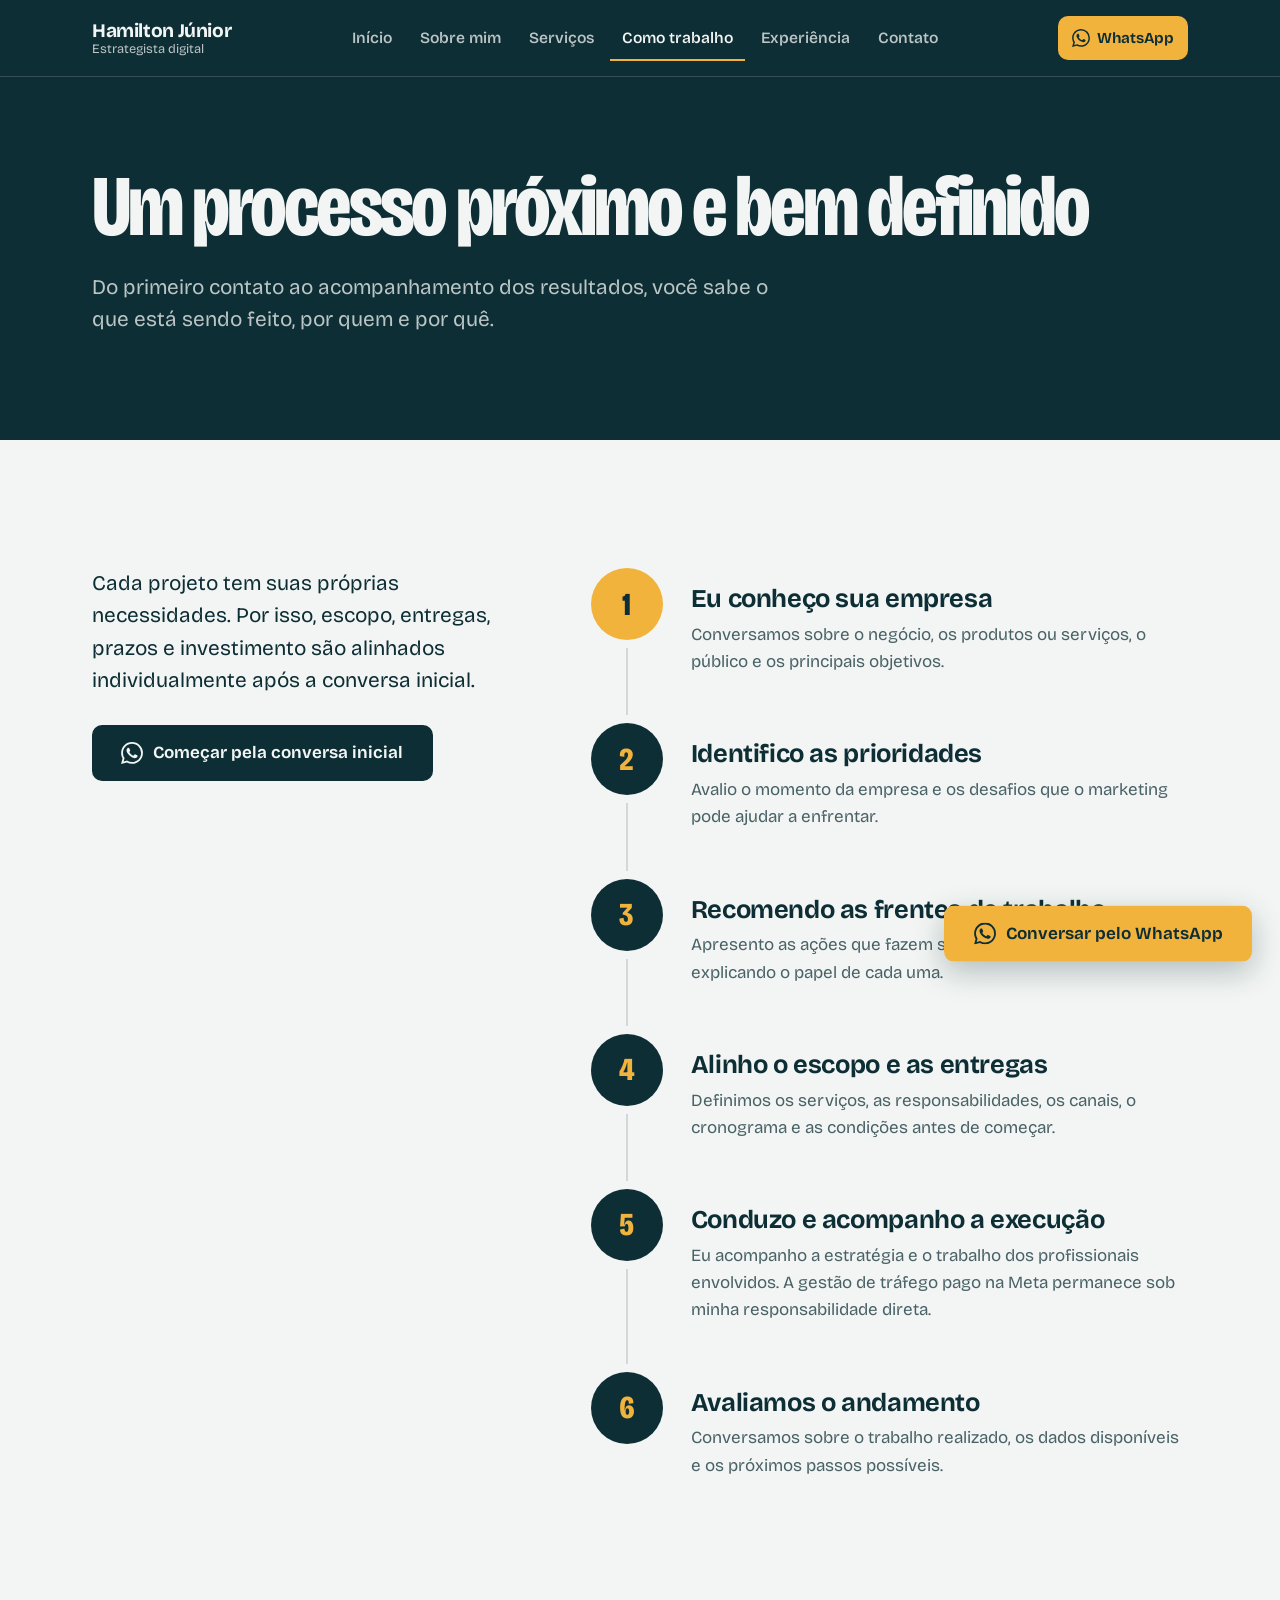
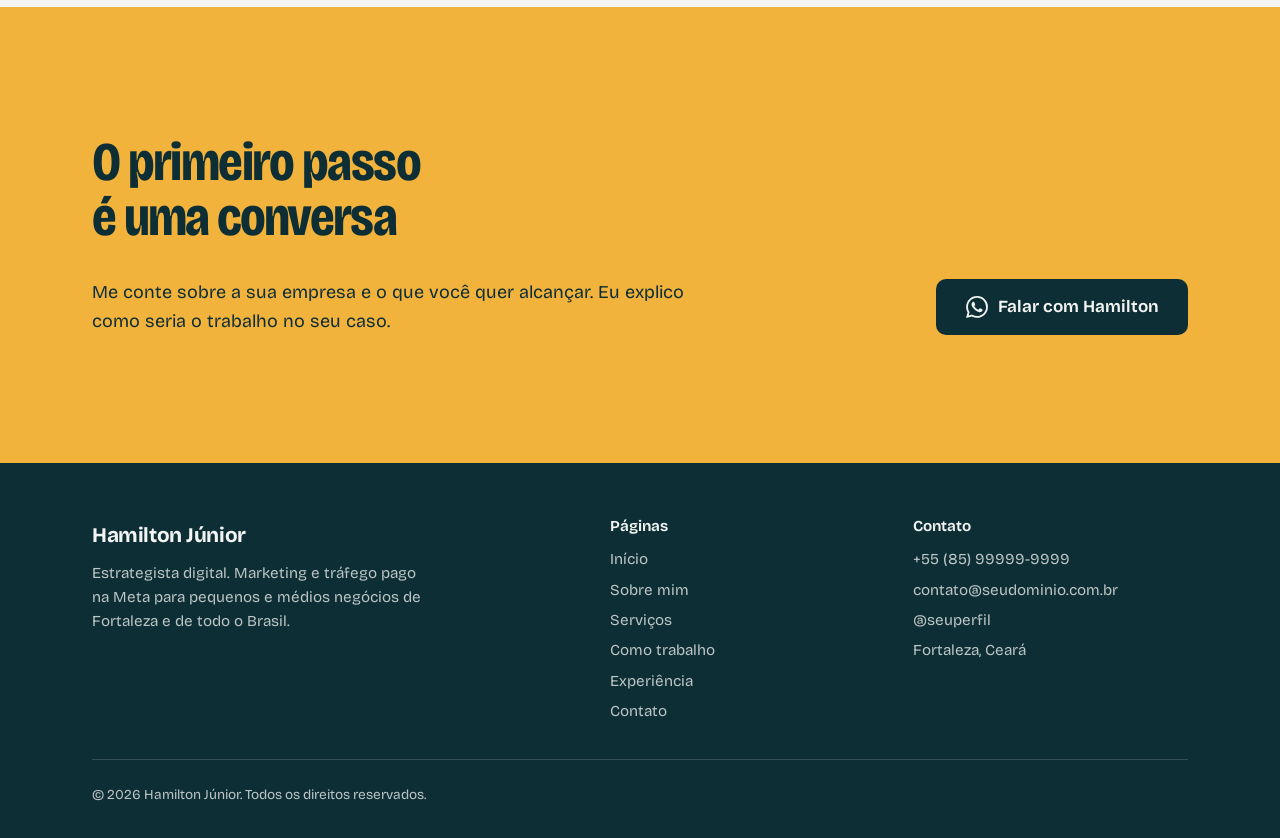
==== como-trabalho.html @ d3b68732 "Create Hamilton Júnior personal brand website Static mobile-first site with six pages (home, about, " ====
<!doctype html>
<html lang="pt-BR">
<head>
  <meta charset="utf-8">
  <meta name="viewport" content="width=device-width, initial-scale=1, viewport-fit=cover">
  <title>Como trabalho | Hamilton Júnior</title>
  <meta name="description" content="Um processo próximo e bem definido: conversa inicial, prioridades, frentes de trabalho, escopo, execução e avaliação.">
  <meta name="theme-color" content="#0E2E35">
  <meta property="og:type" content="website">
  <meta property="og:locale" content="pt_BR">
  <meta property="og:site_name" content="Hamilton Júnior">
  <meta property="og:title" content="Como trabalho | Hamilton Júnior">
  <meta property="og:description" content="Um processo próximo e bem definido: conversa inicial, prioridades, frentes de trabalho, escopo, execução e avaliação.">
  <link rel="icon" href="assets/img/favicon.svg" type="image/svg+xml">
  <link rel="preconnect" href="https://fonts.googleapis.com">
  <link rel="preconnect" href="https://fonts.gstatic.com" crossorigin>
  <link rel="stylesheet" href="https://fonts.googleapis.com/css2?family=Bricolage+Grotesque:opsz,wdth,wght@12..96,75..100,200..800&display=swap">
  <link rel="stylesheet" href="assets/css/style.css">
  <script src="assets/js/main.js" defer></script>
</head>
<body>
  <svg width="0" height="0" style="position:absolute" aria-hidden="true" focusable="false">
    <symbol id="i-wa" viewBox="0 0 24 24"><path fill="currentColor" d="M17.472 14.382c-.297-.149-1.758-.867-2.03-.967-.273-.099-.471-.148-.67.15-.197.297-.767.966-.94 1.164-.173.199-.347.223-.644.075-.297-.15-1.255-.463-2.39-1.475-.883-.788-1.48-1.761-1.653-2.059-.173-.297-.018-.458.13-.606.134-.133.298-.347.446-.52.149-.174.198-.298.298-.497.099-.198.05-.371-.025-.52-.075-.149-.669-1.612-.916-2.207-.242-.579-.487-.5-.669-.51-.173-.008-.371-.01-.57-.01-.198 0-.52.074-.792.372-.272.297-1.04 1.016-1.04 2.479 0 1.462 1.065 2.875 1.213 3.074.149.198 2.096 3.2 5.077 4.487.709.306 1.262.489 1.694.625.712.227 1.36.195 1.871.118.571-.085 1.758-.719 2.006-1.413.248-.694.248-1.289.173-1.413-.074-.124-.272-.198-.57-.347m-5.421 7.403h-.004a9.87 9.87 0 0 1-5.031-1.378l-.361-.214-3.741.982.998-3.648-.235-.374a9.86 9.86 0 0 1-1.51-5.26c.001-5.45 4.436-9.884 9.888-9.884 2.64 0 5.122 1.03 6.988 2.898a9.825 9.825 0 0 1 2.893 6.994c-.003 5.45-4.437 9.884-9.885 9.884m8.413-18.297A11.815 11.815 0 0 0 12.05 0C5.495 0 .16 5.335.157 11.892c0 2.096.547 4.142 1.588 5.945L.057 24l6.305-1.654a11.882 11.882 0 0 0 5.683 1.448h.005c6.554 0 11.89-5.335 11.893-11.893a11.821 11.821 0 0 0-3.48-8.413Z"/></symbol>
    <symbol id="i-pin" viewBox="0 0 24 24"><path fill="none" stroke="currentColor" stroke-width="2" stroke-linejoin="round" d="M12 21s-7-6.2-7-11.5a7 7 0 0 1 14 0C19 14.8 12 21 12 21z"/><circle cx="12" cy="9.5" r="2.5" fill="none" stroke="currentColor" stroke-width="2"/></symbol>
  </svg>

  <a class="skip-link" href="#conteudo">Pular para o conteúdo</a>

  <header class="site-header">
    <div class="wrap">
      <a class="brand" href="index.html"><strong>Hamilton Júnior</strong><span>Estrategista digital</span></a>
      <nav class="nav" aria-label="Principal">
        <ul>
        <li><a href="index.html">Início</a></li>
        <li><a href="sobre.html">Sobre mim</a></li>
        <li><a href="servicos.html">Serviços</a></li>
        <li><a href="como-trabalho.html" aria-current="page">Como trabalho</a></li>
        <li><a href="experiencia.html">Experiência</a></li>
        <li><a href="contato.html">Contato</a></li>
        </ul>
      </nav>
      <div class="header-actions">
        <a class="btn-mini" data-wa="" href="contato.html"><svg aria-hidden="true"><use href="#i-wa"/></svg><span>WhatsApp</span></a>
        <button class="menu-toggle" type="button" aria-expanded="false" aria-controls="menu" aria-label="Abrir menu"><span class="menu-toggle-bars"></span></button>
      </div>
    </div>
  </header>

  <div class="mobile-nav" id="menu" hidden>
    <nav aria-label="Menu">
      <ul>
        <li><a href="index.html">Início</a></li>
        <li><a href="sobre.html">Sobre mim</a></li>
        <li><a href="servicos.html">Serviços</a></li>
        <li><a href="como-trabalho.html" aria-current="page">Como trabalho</a></li>
        <li><a href="experiencia.html">Experiência</a></li>
        <li><a href="contato.html">Contato</a></li>
      </ul>
    </nav>
    <div class="mobile-nav-foot">
      <a class="btn btn--sun btn--block" data-wa="" href="contato.html"><svg aria-hidden="true"><use href="#i-wa"/></svg>Falar com Hamilton</a>
      <p>Fortaleza, Ceará. Atendo empresas de todo o Brasil.</p>
    </div>
  </div>

  <main id="conteudo">
  <section class="band--ink page-hero" aria-labelledby="page-title">
    <div class="wrap enter">
      <h1 class="display" id="page-title">Um processo próximo e bem definido</h1>
      <p class="lead">Do primeiro contato ao acompanhamento dos resultados, você sabe o que está sendo feito, por quem e por quê.</p>
    </div>
  </section>

  <section class="band" aria-label="Etapas do trabalho">
    <div class="wrap split">
      <div class="sticky">
        <p class="lead">Cada projeto tem suas próprias necessidades. Por isso, escopo, entregas, prazos e investimento são alinhados individualmente após a conversa inicial.</p>
        <div class="actions" style="margin-top:28px">
          <a class="btn btn--ink btn--block" data-wa="Olá, Hamilton! Quero agendar a conversa inicial sobre o meu negócio." href="contato.html">
            <svg aria-hidden="true"><use href="#i-wa"/></svg>Começar pela conversa inicial
          </a>
        </div>
      </div>
      <ol class="steps">
        <li class="step step--key">
          <h2>Eu conheço sua empresa</h2>
          <p>Conversamos sobre o negócio, os produtos ou serviços, o público e os principais objetivos.</p>
        </li>
        <li class="step">
          <h2>Identifico as prioridades</h2>
          <p>Avalio o momento da empresa e os desafios que o marketing pode ajudar a enfrentar.</p>
        </li>
        <li class="step">
          <h2>Recomendo as frentes de trabalho</h2>
          <p>Apresento as ações que fazem sentido para o projeto, explicando o papel de cada uma.</p>
        </li>
        <li class="step">
          <h2>Alinho o escopo e as entregas</h2>
          <p>Definimos os serviços, as responsabilidades, os canais, o cronograma e as condições antes de começar.</p>
        </li>
        <li class="step">
          <h2>Conduzo e acompanho a execução</h2>
          <p>Eu acompanho a estratégia e o trabalho dos profissionais envolvidos. A gestão de tráfego pago na Meta permanece sob minha responsabilidade direta.</p>
        </li>
        <li class="step">
          <h2>Avaliamos o andamento</h2>
          <p>Conversamos sobre o trabalho realizado, os dados disponíveis e os próximos passos possíveis.</p>
        </li>
      </ol>
    </div>
  </section>

  <section class="band band--sun" aria-labelledby="cta-title" data-cta-watch>
    <div class="wrap cta-final">
      <h2 class="h2" id="cta-title">O primeiro passo é uma conversa</h2>
      <p>Me conte sobre a sua empresa e o que você quer alcançar. Eu explico como seria o trabalho no seu caso.</p>
      <div class="actions">
        <a class="btn btn--ink btn--block" data-wa="Olá, Hamilton! Quero entender como seria o trabalho com a minha empresa." href="contato.html">
          <svg aria-hidden="true"><use href="#i-wa"/></svg>Falar com Hamilton
        </a>
      </div>
    </div>
  </section>
  </main>

  <footer class="site-footer">
    <div class="wrap">
      <div class="footer-brand">
        <strong>Hamilton Júnior</strong>
        <p>Estrategista digital. Marketing e tráfego pago na Meta para pequenos e médios negócios de Fortaleza e de todo o Brasil.</p>
      </div>
      <div class="footer-cols">
        <div>
          <h2>Páginas</h2>
          <ul>
            <li><a href="index.html">Início</a></li>
        <li><a href="sobre.html">Sobre mim</a></li>
        <li><a href="servicos.html">Serviços</a></li>
        <li><a href="como-trabalho.html">Como trabalho</a></li>
        <li><a href="experiencia.html">Experiência</a></li>
        <li><a href="contato.html">Contato</a></li>
          </ul>
        </div>
        <div>
          <h2>Contato</h2>
          <ul>
            <li><a data-contact="whatsapp" href="contato.html">WhatsApp</a></li>
            <li><a data-contact="email" href="contato.html">E-mail</a></li>
            <li><a data-contact="instagram" href="contato.html">Instagram</a></li>
            <li>Fortaleza, Ceará</li>
          </ul>
        </div>
      </div>
      <p class="footer-bottom">© <span data-year>2026</span> Hamilton Júnior. Todos os direitos reservados.</p>
    </div>
  </footer>

  <div class="wa-bar" inert>
    <a class="btn btn--sun" data-wa="" href="contato.html"><svg aria-hidden="true"><use href="#i-wa"/></svg>Conversar pelo WhatsApp</a>
  </div>
</body>
</html>
---- assets/css/style.css ----
/* ==========================================================================
   Hamilton Júnior — Estrategista Digital
   Mobile-first. 3 cores: petróleo, branco frio, âmbar.
   ========================================================================== */

:root {
  /* Cores principais */
  --ink: #0E2E35;      /* petróleo */
  --paper: #F2F5F3;    /* branco frio */
  --sun: #F2B33D;      /* âmbar */

  /* Variações derivadas das 3 cores */
  --ink-2: #16404A;
  --sun-hover: #F6C462;
  --muted: rgba(14, 46, 53, .74);
  --line: rgba(14, 46, 53, .14);
  --on-ink-muted: rgba(242, 245, 243, .76);
  --on-ink-line: rgba(242, 245, 243, .16);
  --field: #FFFFFF;

  --font: "Bricolage Grotesque", system-ui, -apple-system, "Segoe UI", Roboto, sans-serif;
  --gutter: 20px;
  --max: 1160px;
  --header-h: 64px;
  --r-sm: 10px;
  --r-lg: 20px;
}

@media (min-width: 600px) { :root { --gutter: 32px; } }
@media (min-width: 960px) { :root { --header-h: 76px; } }

/* ---------- Base ---------- */
*, *::before, *::after { box-sizing: border-box; }

html {
  -webkit-text-size-adjust: 100%;
  scroll-behavior: smooth;
  scroll-padding-top: calc(var(--header-h) + 16px);
}

body {
  margin: 0;
  background: var(--paper);
  color: var(--ink);
  font-family: var(--font);
  font-size: 1.0625rem;
  line-height: 1.6;
  font-optical-sizing: auto;
  -webkit-font-smoothing: antialiased;
  text-rendering: optimizeLegibility;
}

html.menu-open, html.menu-open body { overflow: hidden; }

img { display: block; max-width: 100%; height: auto; }
figure { margin: 0; }
a { color: inherit; }
button { font: inherit; }

h1, h2, h3 {
  margin: 0;
  font-weight: 700;
  line-height: 1.05;
  letter-spacing: -.02em;
  text-wrap: balance;
}
p { margin: 0 0 1em; }
p:last-child { margin-bottom: 0; }
ul, ol { margin: 0; padding: 0; list-style: none; }

:focus-visible { outline: 3px solid var(--ink); outline-offset: 3px; border-radius: 4px; }
.band--ink :focus-visible,
.site-header :focus-visible,
.site-footer :focus-visible,
.mobile-nav :focus-visible,
.wa-bar :focus-visible { outline-color: var(--sun); }

.skip-link {
  position: absolute; left: -9999px; top: 12px; z-index: 100;
  background: var(--sun); color: var(--ink);
  padding: .7em 1.1em; border-radius: var(--r-sm); font-weight: 700;
}
.skip-link:focus { left: 16px; }

.visually-hidden {
  position: absolute !important; width: 1px; height: 1px; overflow: hidden;
  clip: rect(0 0 0 0); clip-path: inset(50%); white-space: nowrap;
}

.wrap { width: 100%; max-width: var(--max); margin-inline: auto; padding-inline: var(--gutter); }
.prose { max-width: 64ch; }
.muted { color: var(--muted); }
.band--ink .muted { color: var(--on-ink-muted); }

/* ---------- Tipografia ---------- */
.display {
  font-size: clamp(2.65rem, 1.1rem + 7.2vw, 5.4rem);
  font-stretch: 78%;
  font-weight: 750;
  line-height: .98;
  letter-spacing: -.035em;
}
.h2 {
  font-size: clamp(2rem, 1.25rem + 3.6vw, 3.4rem);
  font-stretch: 82%;
  font-weight: 720;
  letter-spacing: -.03em;
  line-height: 1.02;
}
.h3 { font-size: 1.3rem; font-weight: 680; letter-spacing: -.015em; line-height: 1.2; }
.lead { font-size: clamp(1.125rem, 1.05rem + .4vw, 1.3rem); line-height: 1.55; }
.section-head { display: grid; gap: 18px; margin-bottom: clamp(36px, 6vw, 64px); }
.section-head .lead { max-width: 58ch; }
.section-head > *, .hero-copy > *, .page-hero .wrap > *, .form-head > *, .service-head > *, .cta-final > * { margin: 0; }

.link {
  font-weight: 650;
  text-decoration: underline;
  text-decoration-thickness: 2px;
  text-underline-offset: 5px;
  text-decoration-color: var(--sun);
}
.link:hover { text-decoration-color: currentColor; }

/* ---------- Botões ---------- */
.btn {
  display: inline-flex; align-items: center; justify-content: center; gap: .6em;
  min-height: 56px; padding: 0 1.6em;
  border: 2px solid transparent; border-radius: var(--r-sm);
  font-size: 1.0625rem; font-weight: 650; line-height: 1.2; text-align: center;
  text-decoration: none; cursor: pointer;
  transition: background-color .2s ease, color .2s ease, border-color .2s ease;
}
.btn svg { width: 22px; height: 22px; flex: none; }
.btn--sun { background: var(--sun); color: var(--ink); }
.btn--sun:hover { background: var(--sun-hover); }
.btn--ink { background: var(--ink); color: var(--paper); }
.btn--ink:hover { background: var(--ink-2); }
.btn--line { border-color: currentColor; background: transparent; }
.btn--line:hover { background: var(--ink); color: var(--paper); border-color: var(--ink); }
.band--ink .btn--line:hover { background: var(--paper); color: var(--ink); border-color: var(--paper); }
.btn--block { width: 100%; }
@media (min-width: 600px) { .btn--block { width: auto; } }

.actions { display: flex; flex-wrap: wrap; gap: 12px; align-items: center; }
.actions-note { font-size: .95rem; margin-top: 14px; }

/* ---------- Header ---------- */
.site-header {
  position: sticky; top: 0; z-index: 50;
  background: var(--ink); color: var(--paper);
  border-bottom: 1px solid var(--on-ink-line);
}
.site-header .wrap {
  display: flex; align-items: center; justify-content: space-between; gap: 12px;
  min-height: var(--header-h);
}
.brand { display: flex; flex-direction: column; text-decoration: none; line-height: 1.15; }
.brand strong { font-size: 1.1rem; font-weight: 720; letter-spacing: -.02em; }
.brand span { font-size: .8rem; color: var(--on-ink-muted); }

.header-actions { display: flex; align-items: center; gap: 8px; }
.btn-mini {
  display: inline-flex; align-items: center; gap: .45em;
  min-height: 44px; padding: 0 14px; border-radius: var(--r-sm);
  background: var(--sun); color: var(--ink);
  font-size: .95rem; font-weight: 650; text-decoration: none;
}
.btn-mini svg { width: 18px; height: 18px; }
@media (max-width: 359px) { .btn-mini span { display: none; } }

.menu-toggle {
  display: inline-grid; place-items: center;
  width: 44px; height: 44px; padding: 0;
  background: transparent; color: var(--paper);
  border: 1px solid var(--on-ink-line); border-radius: var(--r-sm); cursor: pointer;
}
.menu-toggle-bars, .menu-toggle-bars::before, .menu-toggle-bars::after {
  display: block; width: 20px; height: 2px; background: currentColor; border-radius: 2px;
  transition: transform .25s ease, opacity .2s ease;
}
.menu-toggle-bars { position: relative; }
.menu-toggle-bars::before, .menu-toggle-bars::after { content: ""; position: absolute; left: 0; }
.menu-toggle-bars::before { top: -6px; }
.menu-toggle-bars::after { top: 6px; }
.menu-toggle[aria-expanded="true"] .menu-toggle-bars { background: transparent; }
.menu-toggle[aria-expanded="true"] .menu-toggle-bars::before { transform: translateY(6px) rotate(45deg); }
.menu-toggle[aria-expanded="true"] .menu-toggle-bars::after { transform: translateY(-6px) rotate(-45deg); }

.nav { display: none; }

.mobile-nav {
  position: fixed; inset: var(--header-h) 0 0 0; z-index: 45;
  background: var(--ink); color: var(--paper);
  overflow-y: auto; padding: 28px var(--gutter) calc(32px + env(safe-area-inset-bottom));
  display: flex; flex-direction: column; justify-content: space-between; gap: 32px;
}
.mobile-nav[hidden] { display: none; }
.mobile-nav:not([hidden]) { animation: menu-in .28s cubic-bezier(.2, .7, .2, 1); }
.mobile-nav ul { display: grid; }
.mobile-nav li a {
  display: block; padding: 12px 0;
  font-size: 1.85rem; font-weight: 680; font-stretch: 82%; letter-spacing: -.02em;
  text-decoration: none; border-bottom: 1px solid var(--on-ink-line);
}
.mobile-nav a[aria-current="page"] { color: var(--sun); }
.mobile-nav-foot { color: var(--on-ink-muted); font-size: .95rem; }
.mobile-nav-foot .btn { margin-bottom: 16px; }

@keyframes menu-in { from { opacity: 0; transform: translateY(-8px); } to { opacity: 1; transform: none; } }

@media (min-width: 960px) {
  .menu-toggle, .mobile-nav { display: none !important; }
  .nav { display: block; }
  .nav ul { display: flex; gap: 4px; }
  .nav a {
    display: block; padding: 10px 12px; border-radius: 8px;
    font-size: .98rem; font-weight: 560; text-decoration: none; color: var(--on-ink-muted);
  }
  .nav a:hover { color: var(--paper); }
  .nav a[aria-current="page"] { color: var(--paper); box-shadow: inset 0 -2px 0 var(--sun); border-radius: 0; }
  .brand strong { font-size: 1.2rem; }
}

/* ---------- Faixas (seções) ---------- */
.band { padding-block: clamp(64px, 11vw, 128px); }
.band--ink { background: var(--ink); color: var(--paper); }
.band--sun { background: var(--sun); color: var(--ink); }
.band--tight { padding-block: clamp(48px, 8vw, 88px); }
.band + .band:not(.band--ink):not(.band--sun) { border-top: 1px solid var(--line); }
.band--ink + .band--ink { border-top: 1px solid var(--on-ink-line); }

/* ---------- Hero ---------- */
.hero { padding-block: 40px 0; }
.hero-grid { display: grid; gap: 40px; }
.hero-copy { display: grid; gap: 20px; }
@media (max-width: 599px) { .hero-copy .lead + .lead { font-size: 1rem; } }
.hero-copy .lead { color: var(--on-ink-muted); max-width: 40ch; }
.hero-copy .lead strong { color: var(--paper); font-weight: 650; }
.hero-note { font-size: .95rem; color: var(--on-ink-muted); display: flex; align-items: center; gap: .5em; }
.hero-note svg { width: 18px; height: 18px; flex: none; color: var(--sun); }

.portrait {
  position: relative; overflow: hidden;
  aspect-ratio: 5 / 4; border-radius: var(--r-lg);
  background: var(--ink-2);
}
.portrait img { position: absolute; inset: 0; width: 100%; height: 100%; object-fit: cover; object-position: 50% 20%; }
.portrait-mono {
  position: absolute; inset: 0; display: grid; place-items: center;
  font-size: clamp(5rem, 28vw, 10rem); font-weight: 800; font-stretch: 75%;
  letter-spacing: -.05em; color: var(--sun);
}
.portrait figcaption {
  position: absolute; left: 12px; bottom: 12px; z-index: 1;
  padding: 6px 12px; border-radius: 999px;
  background: rgba(14, 46, 53, .88); color: var(--paper); font-size: .85rem;
}

.proof {
  display: grid; margin: 56px 0 0;
  border-top: 1px solid var(--on-ink-line);
}
.proof > div {
  display: grid; grid-template-columns: minmax(7.5ch, auto) 1fr; gap: 16px; align-items: baseline;
  padding: 18px 0; border-bottom: 1px solid var(--on-ink-line);
}
.proof dt {
  font-size: 1.9rem; font-weight: 750; font-stretch: 78%; letter-spacing: -.03em; line-height: 1;
  color: var(--sun);
}
.proof dd { margin: 0; color: var(--on-ink-muted); font-size: 1rem; line-height: 1.35; }

@media (min-width: 760px) {
  .proof { grid-template-columns: repeat(3, 1fr); border-bottom: 1px solid var(--on-ink-line); }
  .proof > div { grid-template-columns: 1fr; gap: 8px; padding: 28px 24px 28px 0; border-bottom: 0; }
  .proof > div + div { padding-left: 24px; border-left: 1px solid var(--on-ink-line); }
  .proof dt { font-size: 2.6rem; }
}

@media (min-width: 960px) {
  .hero { padding-top: 72px; }
  .hero-grid { grid-template-columns: 1.35fr .9fr; align-items: end; gap: 64px; }
  .portrait { aspect-ratio: 4 / 5; }
}

/* Hero de páginas internas */
.page-hero { padding-block: 44px 64px; }
.page-hero .wrap { display: grid; gap: 22px; }
.page-hero .lead { color: var(--on-ink-muted); max-width: 52ch; }
@media (min-width: 960px) { .page-hero { padding-block: 88px 104px; } }

/* Única sequência de entrada: o hero */
@media (prefers-reduced-motion: no-preference) {
  .enter > * { animation: rise .8s cubic-bezier(.2, .7, .2, 1) both; }
  .enter > :nth-child(1) { animation-name: unveil; animation-duration: 1s; }
  .enter > :nth-child(2) { animation-delay: .18s; }
  .enter > :nth-child(3) { animation-delay: .28s; }
  .enter > :nth-child(4) { animation-delay: .38s; }
  .enter > :nth-child(5) { animation-delay: .46s; }
  .enter-late { animation: rise .9s .3s cubic-bezier(.2, .7, .2, 1) both; }
}
@keyframes rise { from { opacity: 0; transform: translateY(16px); } to { opacity: 1; transform: none; } }
@keyframes unveil {
  from { clip-path: inset(0 0 100% 0); transform: translateY(24px); }
  to { clip-path: inset(0 0 -10% 0); transform: none; }
}

/* ---------- Duas colunas genéricas ---------- */
.split { display: grid; gap: 32px; }
@media (min-width: 960px) {
  .split { grid-template-columns: 5fr 7fr; gap: 72px; align-items: start; }
  .split--even { grid-template-columns: 1fr 1fr; }
  .split .sticky { position: sticky; top: calc(var(--header-h) + 40px); }
}

/* ---------- Linhas de serviço ---------- */
.rows { border-top: 1px solid var(--line); }
.row { display: grid; gap: 10px; padding: 26px 0; border-bottom: 1px solid var(--line); }
.row p { color: var(--muted); max-width: 60ch; }
.row .h3 { display: flex; flex-wrap: wrap; align-items: center; gap: 10px; }
.tag {
  display: inline-block; padding: 3px 10px; border-radius: 999px;
  background: var(--sun); color: var(--ink);
  font-size: .8rem; font-weight: 650; letter-spacing: 0; line-height: 1.5;
}
@media (min-width: 760px) {
  .row { grid-template-columns: 5fr 7fr; gap: 40px; padding: 32px 0; }
}
.rows + .actions { margin-top: 36px; }

/* ---------- Diagrama do diferencial ---------- */
.hub { margin: 0; max-width: 520px; }
.hub-node { border-radius: var(--r-sm); padding: 16px 18px; line-height: 1.3; }
.hub-node strong { display: block; font-size: 1.1rem; font-weight: 680; }
.hub-node span { font-size: .92rem; color: var(--on-ink-muted); }
.hub-node--client { border: 1px dashed var(--on-ink-line); }
.hub-node--me { background: var(--sun); color: var(--ink); }
.hub-node--me span { color: rgba(14, 46, 53, .8); }
.hub-node--me strong { font-size: 1.35rem; font-stretch: 82%; letter-spacing: -.02em; }

.hub-link {
  position: relative; margin-left: 28px; padding: 14px 0 14px 22px;
  border-left: 2px solid var(--sun);
  font-size: .9rem; color: var(--on-ink-muted);
}

.hub-branches { margin-left: 28px; }
.hub-branches li { position: relative; padding: 12px 0 12px 34px; line-height: 1.3; }
.hub-branches li::before {
  content: ""; position: absolute; left: 0; top: 24px; width: 24px;
  border-top: 2px dashed var(--on-ink-muted);
}
.hub-branches li::after {
  content: ""; position: absolute; left: 0; top: 0; bottom: 0;
  border-left: 2px solid var(--on-ink-line);
}
.hub-branches li:last-child::after { bottom: auto; height: 25px; }
.hub-branches strong { display: block; font-weight: 650; }
.hub-branches span { font-size: .9rem; color: var(--on-ink-muted); }
.hub-branches .is-direct::before { border-top: 3px solid var(--sun); top: 23px; }
.hub-branches .is-direct strong { color: var(--sun); }

.hub figcaption {
  display: flex; flex-wrap: wrap; gap: 8px 20px; margin-top: 24px; padding-top: 18px;
  border-top: 1px solid var(--on-ink-line); font-size: .88rem; color: var(--on-ink-muted);
}
.hub figcaption span { display: inline-flex; align-items: center; gap: 8px; }
.hub figcaption span::before { content: ""; width: 22px; border-top: 2px dashed var(--on-ink-muted); }
.hub figcaption span.direct::before { border-top: 3px solid var(--sun); }

/* ---------- Listas ---------- */
.ticks { display: grid; gap: 12px; }
.ticks li { position: relative; padding-left: 30px; line-height: 1.45; }
.ticks li::before {
  content: ""; position: absolute; left: 2px; top: .38em;
  width: 14px; height: 8px;
  border-left: 2.5px solid currentColor; border-bottom: 2.5px solid currentColor;
  transform: rotate(-45deg);
}
.band--ink .ticks li::before { color: var(--sun); }
@media (min-width: 760px) { .ticks--cols { grid-template-columns: 1fr 1fr; column-gap: 32px; } }

.pills { display: flex; flex-wrap: wrap; gap: 8px; }
.pills li {
  padding: 6px 14px; border: 1px solid var(--line); border-radius: 999px;
  font-size: .95rem; font-weight: 540;
}

/* ---------- Serviços ---------- */
.jump {
  position: sticky; top: var(--header-h); z-index: 20;
  background: var(--paper); border-bottom: 1px solid var(--line);
}
.jump ul {
  display: flex; gap: 8px; overflow-x: auto; padding: 12px var(--gutter);
  max-width: var(--max); margin-inline: auto;
  scrollbar-width: none;
}
.jump ul::-webkit-scrollbar { display: none; }
.jump a {
  display: block; white-space: nowrap; padding: 8px 14px; border-radius: 999px;
  border: 1px solid var(--line); text-decoration: none; font-size: .95rem; font-weight: 580;
}
.jump a:hover { border-color: var(--ink); }
.jump ~ .band[id] { scroll-margin-top: 64px; }

.service { display: grid; gap: 28px; }
.service-head { display: grid; gap: 14px; }
.service-kicker { font-size: 1.05rem; font-weight: 600; color: var(--muted); }
.band--ink .service-kicker { color: var(--sun); }
.service-body { display: grid; gap: 28px; }
.service-body h3 { font-size: 1.05rem; font-weight: 680; margin-bottom: 14px; }
.service-note {
  padding: 16px 18px; border-left: 3px solid var(--sun);
  background: rgba(14, 46, 53, .05); border-radius: 0 var(--r-sm) var(--r-sm) 0;
  font-size: .98rem;
}
.band--ink .service-note { background: rgba(242, 245, 243, .06); color: var(--on-ink-muted); }
@media (min-width: 960px) {
  .service { grid-template-columns: 5fr 7fr; gap: 72px; }
  .service-head { position: sticky; top: calc(var(--header-h) + 90px); align-self: start; }
}

/* ---------- Processo ---------- */
.steps { counter-reset: step; display: grid; }
.step {
  counter-increment: step;
  display: grid; grid-template-columns: 56px 1fr; gap: 0 18px;
  position: relative; padding-bottom: 36px;
}
.step::before {
  content: counter(step);
  grid-row: span 2;
  display: grid; place-items: center; width: 56px; height: 56px; border-radius: 50%;
  background: var(--ink); color: var(--sun);
  font-size: 1.5rem; font-weight: 750; font-stretch: 78%;
}
.step::after {
  content: ""; position: absolute; left: 27px; top: 64px; bottom: 8px;
  border-left: 2px solid var(--line);
}
.step:last-child { padding-bottom: 0; }
.step:last-child::after { display: none; }
.step h2 { font-size: 1.35rem; font-weight: 680; letter-spacing: -.015em; padding-top: 14px; margin-bottom: 8px; }
.step p { color: var(--muted); max-width: 56ch; }
.step--key::before { background: var(--sun); color: var(--ink); }
@media (min-width: 760px) {
  .step { grid-template-columns: 72px 1fr; gap: 0 28px; padding-bottom: 48px; }
  .step::before { width: 72px; height: 72px; font-size: 2rem; }
  .step::after { left: 35px; top: 80px; }
  .step h2 { font-size: 1.6rem; padding-top: 18px; }
}

/* ---------- Experiência ---------- */
.facts { display: grid; border-top: 1px solid var(--line); }
.facts li { padding: 18px 0; border-bottom: 1px solid var(--line); font-size: 1.1rem; font-weight: 560; line-height: 1.35; }
.facts b { font-weight: 750; font-stretch: 82%; font-size: 1.35rem; letter-spacing: -.02em; }

.clients { display: grid; gap: 40px; }
.client-group h3 {
  font-size: 1.1rem; font-weight: 680; padding-bottom: 12px; margin-bottom: 14px;
  border-bottom: 2px solid var(--ink);
}
.client-group ul { display: grid; grid-template-columns: repeat(auto-fill, minmax(150px, 1fr)); gap: 10px 20px; }
.client-group li { line-height: 1.35; color: var(--muted); }
@media (min-width: 760px) { .clients { grid-template-columns: 1fr 1fr; gap: 48px 56px; } }

/* ---------- Sobre ---------- */
.article p { font-size: 1.125rem; line-height: 1.7; }
.article p:first-child { font-size: clamp(1.25rem, 1.1rem + .6vw, 1.5rem); line-height: 1.5; font-weight: 520; }
.aside-card {
  padding: 24px; border-radius: var(--r-lg);
  background: var(--ink); color: var(--paper);
}
.aside-card .facts { border-color: var(--on-ink-line); }
.aside-card .facts li { border-color: var(--on-ink-line); font-size: 1rem; color: var(--on-ink-muted); }
.aside-card .facts b { color: var(--sun); display: block; }
.aside-card .portrait { margin-bottom: 20px; aspect-ratio: 4 / 3; }
.aside-card .facts li:last-child { border-bottom: 0; padding-bottom: 0; }
@media (min-width: 960px) { .aside-card .portrait { aspect-ratio: 4 / 5; } }

/* ---------- CTA final ---------- */
.cta-final { display: grid; gap: 22px; }
.cta-final .h2 { max-width: 16ch; }
.cta-final p { max-width: 52ch; font-size: 1.125rem; }
@media (min-width: 960px) {
  .cta-final { grid-template-columns: 1fr auto; align-items: end; gap: 32px 64px; }
  .cta-final .actions { grid-column: 2; grid-row: 1 / span 2; }
}

/* ---------- Contato ---------- */
.contact-list { display: grid; border-top: 1px solid var(--on-ink-line); }
.contact-list > div { display: grid; gap: 2px; padding: 16px 0; border-bottom: 1px solid var(--on-ink-line); }
.contact-list dt { font-size: .9rem; color: var(--on-ink-muted); }
.contact-list dd { margin: 0; font-size: 1.15rem; font-weight: 600; overflow-wrap: anywhere; }
.contact-list a { text-decoration: none; }
.contact-list a:hover { text-decoration: underline; text-decoration-color: var(--sun); text-underline-offset: 4px; }

.form { display: grid; gap: 22px; }
.form-head { display: grid; gap: 10px; }
.field { display: grid; gap: 8px; }
.field label, .field legend { font-weight: 620; font-size: 1rem; }
.field .opt { font-weight: 450; color: var(--muted); }
.field input, .field textarea {
  width: 100%; min-height: 54px; padding: 14px 16px;
  font: inherit; font-size: 1.0625rem; color: var(--ink);
  background: var(--field); border: 1.5px solid rgba(14, 46, 53, .28); border-radius: var(--r-sm);
  transition: border-color .15s ease, box-shadow .15s ease;
}
.field textarea { min-height: 140px; resize: vertical; line-height: 1.5; }
.field input:focus, .field textarea:focus {
  outline: none; border-color: var(--ink); box-shadow: 0 0 0 3px rgba(242, 179, 61, .55);
}
.field [aria-invalid="true"] { border-color: var(--ink); border-width: 2.5px; }
.field-error { font-size: .92rem; font-weight: 650; min-height: 0; }
.field-error:not(:empty)::before { content: "! "; }
.form-row { display: grid; gap: 22px; }
@media (min-width: 600px) { .form-row { grid-template-columns: 1fr 1fr; } }

fieldset.field { border: 0; padding: 0; margin: 0; }
fieldset.field legend { padding: 0; margin-bottom: 10px; }
.choices { display: flex; flex-wrap: wrap; gap: 8px; }
.choice { position: relative; }
.choice input { position: absolute; opacity: 0; width: 1px; height: 1px; }
.choice span {
  display: inline-flex; align-items: center; min-height: 44px; padding: 8px 16px;
  border: 1.5px solid rgba(14, 46, 53, .28); border-radius: 999px;
  background: var(--field); font-size: .98rem; font-weight: 560; cursor: pointer;
  transition: background-color .15s ease, color .15s ease, border-color .15s ease;
}
.choice input:checked + span { background: var(--ink); color: var(--paper); border-color: var(--ink); }
.choice input:focus-visible + span { outline: 3px solid var(--ink); outline-offset: 2px; }

.form-foot { display: grid; gap: 12px; }
.form-foot .muted { font-size: .92rem; }
.form-status { padding: 16px 18px; border-radius: var(--r-sm); background: var(--ink); color: var(--paper); }
.form-status a { color: var(--sun); font-weight: 650; }
.form-status[hidden] { display: none; }

/* ---------- Footer ---------- */
.site-footer {
  background: var(--ink); color: var(--on-ink-muted); font-size: .95rem; overflow-wrap: anywhere;
  padding-block: 56px calc(116px + env(safe-area-inset-bottom));
}
@media (min-width: 960px) { .site-footer { padding-bottom: 32px; } }
.site-footer .wrap { display: grid; gap: 36px; }
.footer-brand strong { display: block; color: var(--paper); font-size: 1.3rem; font-weight: 720; letter-spacing: -.02em; }
.footer-brand p { margin-top: 8px; max-width: 34ch; }
.footer-cols { display: grid; grid-template-columns: 1fr 1fr; gap: 28px; }
.footer-cols h2 { font-size: .95rem; font-weight: 650; color: var(--paper); margin-bottom: 12px; letter-spacing: 0; }
.footer-cols li + li { margin-top: 6px; }
.footer-cols a { text-decoration: none; }
.footer-cols a:hover { color: var(--paper); text-decoration: underline; text-underline-offset: 3px; }
.footer-bottom { padding-top: 24px; border-top: 1px solid var(--on-ink-line); font-size: .85rem; }
@media (min-width: 760px) {
  .site-footer .wrap { grid-template-columns: 1fr 1.2fr; }
  .footer-bottom { grid-column: 1 / -1; }
}

/* ---------- Barra fixa de WhatsApp ---------- */
.wa-bar {
  position: fixed; left: 0; right: 0; bottom: 0; z-index: 40;
  padding: 12px var(--gutter) calc(12px + env(safe-area-inset-bottom));
  background: rgba(14, 46, 53, .97);
  border-top: 1px solid var(--on-ink-line);
  transform: translateY(110%);
  transition: transform .32s cubic-bezier(.2, .7, .2, 1);
}
.wa-bar.is-visible { transform: none; }
.wa-bar .btn { width: 100%; }
@media (min-width: 960px) {
  .wa-bar {
    left: auto; right: 28px; bottom: 28px; padding: 0;
    background: none; border: 0; transform: translateY(160%);
  }
  .wa-bar .btn { width: auto; box-shadow: 0 10px 30px rgba(14, 46, 53, .28); }
}

/* ---------- Movimento reduzido ---------- */
@media (prefers-reduced-motion: reduce) {
  html { scroll-behavior: auto; }
  *, *::before, *::after { animation: none !important; transition-duration: .01ms !important; }
}
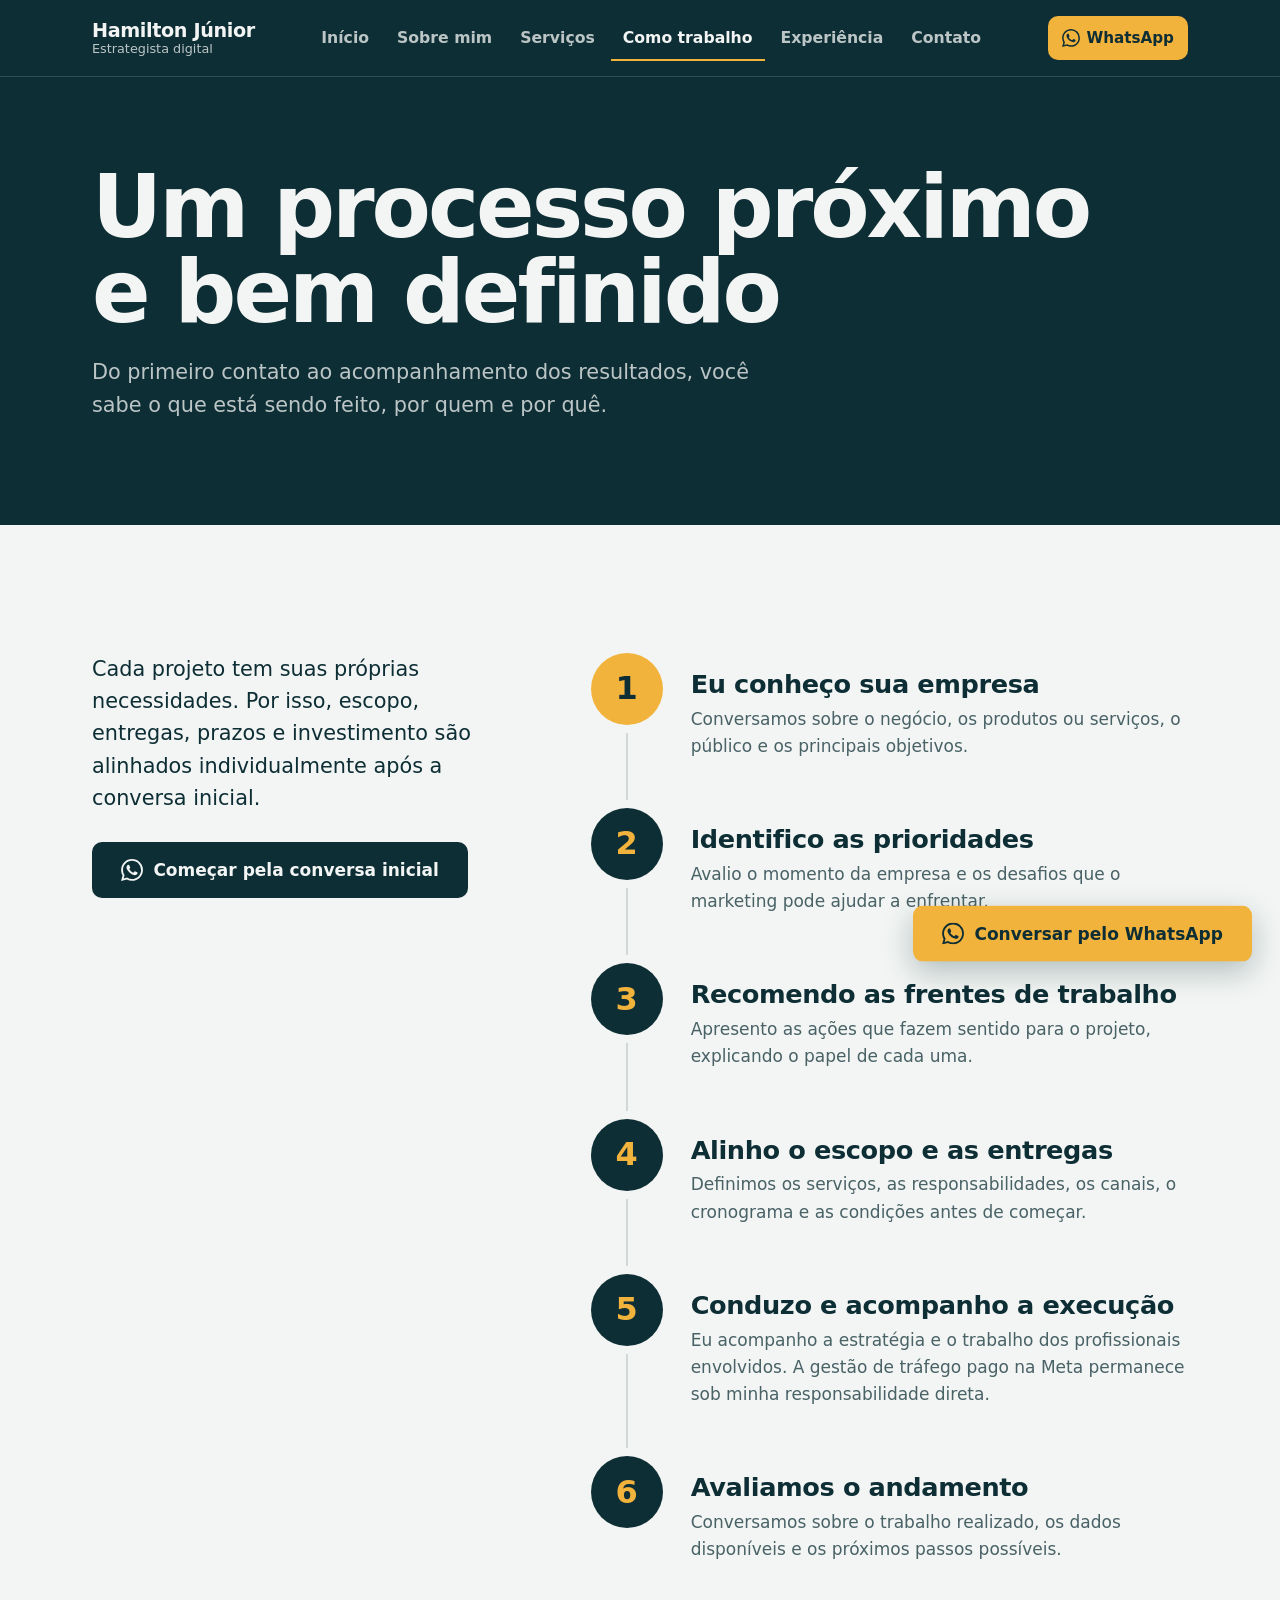
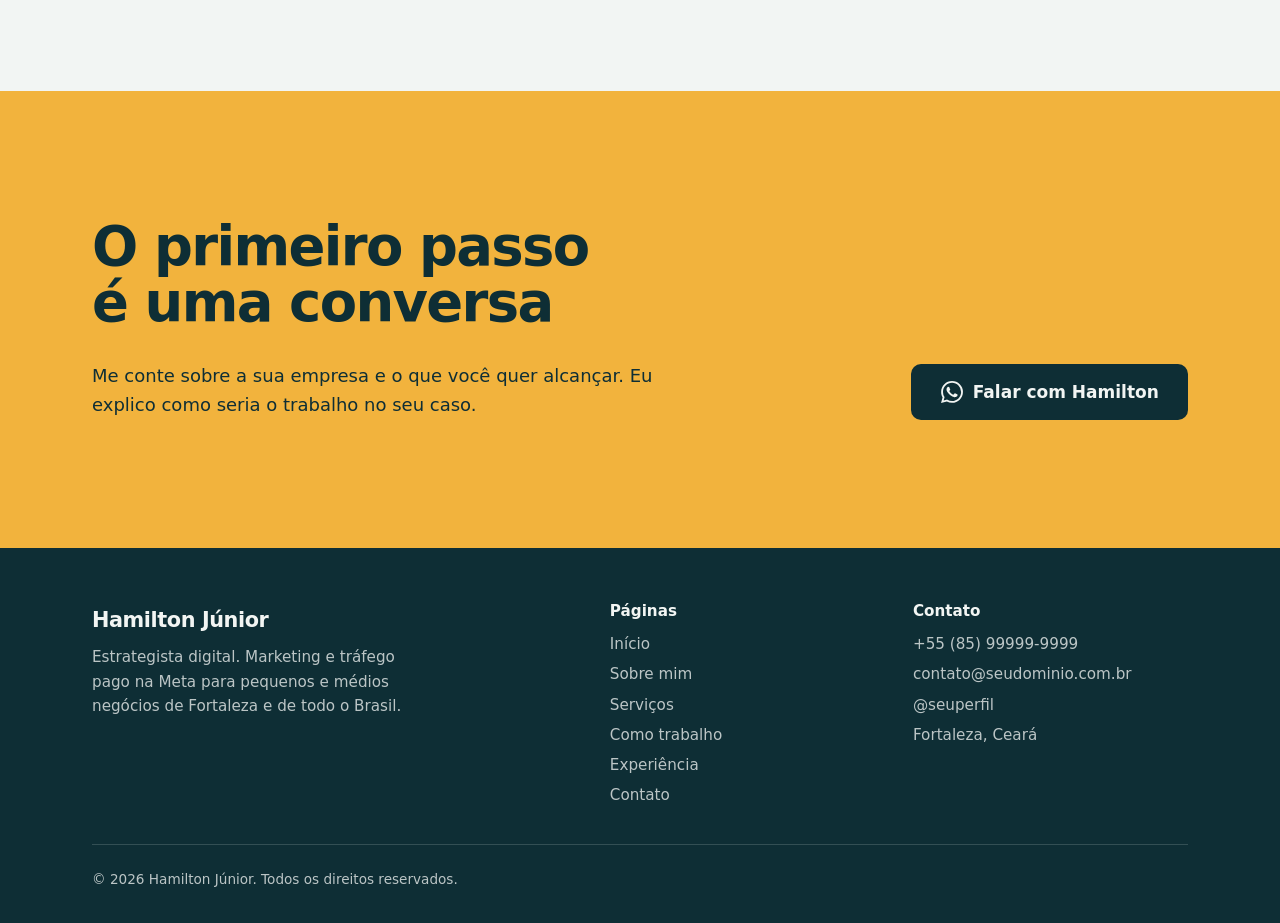
==== commit 7711bd3f: "Adapt SEO checklist for GitHub Pages hosting Discovered the live site (hamiltonjuniormkt.com.br) is " ====
--- a/como-trabalho.html
+++ b/como-trabalho.html
@@ -6,17 +6,25 @@
   <title>Como trabalho | Hamilton Júnior</title>
   <meta name="description" content="Um processo próximo e bem definido: conversa inicial, prioridades, frentes de trabalho, escopo, execução e avaliação.">
   <meta name="theme-color" content="#0E2E35">
+  <link rel="canonical" href="https://hamiltonjuniormkt.com.br/como-trabalho.html">
+  <meta http-equiv="Content-Security-Policy" content="default-src 'self'; script-src 'self' 'unsafe-inline' https://www.googletagmanager.com https://www.google-analytics.com; style-src 'self' 'unsafe-inline' https://fonts.googleapis.com; font-src 'self' https://fonts.gstatic.com; img-src 'self' data:; connect-src 'self' https://www.google-analytics.com https://region1.google-analytics.com; base-uri 'self'; form-action 'self' https://wa.me">
   <meta property="og:type" content="website">
+  <meta property="og:url" content="https://hamiltonjuniormkt.com.br/como-trabalho.html">
   <meta property="og:locale" content="pt_BR">
   <meta property="og:site_name" content="Hamilton Júnior">
   <meta property="og:title" content="Como trabalho | Hamilton Júnior">
   <meta property="og:description" content="Um processo próximo e bem definido: conversa inicial, prioridades, frentes de trabalho, escopo, execução e avaliação.">
+  <meta property="og:image" content="https://hamiltonjuniormkt.com.br/assets/img/og.webp">
+  <meta name="twitter:card" content="summary_large_image">
+  <link rel="icon" href="/favicon.ico" sizes="any">
   <link rel="icon" href="assets/img/favicon.svg" type="image/svg+xml">
   <link rel="preconnect" href="https://fonts.googleapis.com">
   <link rel="preconnect" href="https://fonts.gstatic.com" crossorigin>
-  <link rel="stylesheet" href="https://fonts.googleapis.com/css2?family=Bricolage+Grotesque:opsz,wdth,wght@12..96,75..100,200..800&display=swap">
+  <link rel="stylesheet" href="https://fonts.googleapis.com/css2?family=Bricolage+Grotesque:opsz,wdth,wght@12..96,75..100,200..800&display=swap" media="print" onload="this.media='all'">
+  <noscript><link rel="stylesheet" href="https://fonts.googleapis.com/css2?family=Bricolage+Grotesque:opsz,wdth,wght@12..96,75..100,200..800&display=swap"></noscript>
   <link rel="stylesheet" href="assets/css/style.css">
   <script src="assets/js/main.js" defer></script>
+  <script type="application/ld+json">{"@context": "https://schema.org", "@graph": [{"@type": "ProfessionalService", "@id": "https://hamiltonjuniormkt.com.br/#negocio", "name": "Hamilton Júnior — Estrategista Digital", "description": "Estratégia de marketing, tráfego pago na Meta, gestão de redes sociais, conteúdo e ações presenciais para pequenos e médios negócios.", "url": "https://hamiltonjuniormkt.com.br/", "image": "https://hamiltonjuniormkt.com.br/assets/img/og.webp", "areaServed": [{"@type": "City", "name": "Fortaleza"}, {"@type": "Country", "name": "Brasil"}], "address": {"@type": "PostalAddress", "addressLocality": "Fortaleza", "addressRegion": "CE", "addressCountry": "BR"}, "geo": {"@type": "GeoCoordinates", "latitude": -3.7319, "longitude": -38.5267}, "founder": {"@id": "https://hamiltonjuniormkt.com.br/#pessoa"}}, {"@type": "Person", "@id": "https://hamiltonjuniormkt.com.br/#pessoa", "name": "Hamilton Júnior", "jobTitle": "Estrategista digital", "worksFor": {"@id": "https://hamiltonjuniormkt.com.br/#negocio"}, "knowsAbout": ["Tráfego pago", "Meta Ads", "Marketing digital", "Gestão de redes sociais", "Produção de conteúdo"], "url": "https://hamiltonjuniormkt.com.br/sobre.html"}, {"@type": "WebSite", "@id": "https://hamiltonjuniormkt.com.br/#site", "url": "https://hamiltonjuniormkt.com.br/", "name": "Hamilton Júnior", "publisher": {"@id": "https://hamiltonjuniormkt.com.br/#negocio"}}, {"@type": "WebPage", "@id": "https://hamiltonjuniormkt.com.br/como-trabalho.html#webpage", "url": "https://hamiltonjuniormkt.com.br/como-trabalho.html", "name": "Como trabalho | Hamilton Júnior", "isPartOf": {"@id": "https://hamiltonjuniormkt.com.br/#site"}, "about": {"@id": "https://hamiltonjuniormkt.com.br/#negocio"}, "publisher": {"@id": "https://hamiltonjuniormkt.com.br/#negocio"}, "inLanguage": "pt-BR"}]}</script>
 </head>
 <body>
   <svg width="0" height="0" style="position:absolute" aria-hidden="true" focusable="false">
@@ -28,15 +36,15 @@
 
   <header class="site-header">
     <div class="wrap">
-      <a class="brand" href="index.html"><strong>Hamilton Júnior</strong><span>Estrategista digital</span></a>
+      <a class="brand" href="index.html" title="Ir para a página inicial"><strong>Hamilton Júnior</strong><span>Estrategista digital</span></a>
       <nav class="nav" aria-label="Principal">
         <ul>
-        <li><a href="index.html">Início</a></li>
-        <li><a href="sobre.html">Sobre mim</a></li>
-        <li><a href="servicos.html">Serviços</a></li>
-        <li><a href="como-trabalho.html" aria-current="page">Como trabalho</a></li>
-        <li><a href="experiencia.html">Experiência</a></li>
-        <li><a href="contato.html">Contato</a></li>
+        <li><a href="index.html" title="Ir para a página inicial">Início</a></li>
+        <li><a href="sobre.html" title="Ver a trajetória de Hamilton Júnior">Sobre mim</a></li>
+        <li><a href="servicos.html" title="Ver os serviços de marketing">Serviços</a></li>
+        <li><a href="como-trabalho.html" title="Ver como é o processo de trabalho" aria-current="page">Como trabalho</a></li>
+        <li><a href="experiencia.html" title="Ver empresas atendidas">Experiência</a></li>
+        <li><a href="contato.html" title="Falar com Hamilton pelo WhatsApp ou formulário">Contato</a></li>
         </ul>
       </nav>
       <div class="header-actions">
@@ -49,12 +57,12 @@
   <div class="mobile-nav" id="menu" hidden>
     <nav aria-label="Menu">
       <ul>
-        <li><a href="index.html">Início</a></li>
-        <li><a href="sobre.html">Sobre mim</a></li>
-        <li><a href="servicos.html">Serviços</a></li>
-        <li><a href="como-trabalho.html" aria-current="page">Como trabalho</a></li>
-        <li><a href="experiencia.html">Experiência</a></li>
-        <li><a href="contato.html">Contato</a></li>
+        <li><a href="index.html" title="Ir para a página inicial">Início</a></li>
+        <li><a href="sobre.html" title="Ver a trajetória de Hamilton Júnior">Sobre mim</a></li>
+        <li><a href="servicos.html" title="Ver os serviços de marketing">Serviços</a></li>
+        <li><a href="como-trabalho.html" title="Ver como é o processo de trabalho" aria-current="page">Como trabalho</a></li>
+        <li><a href="experiencia.html" title="Ver empresas atendidas">Experiência</a></li>
+        <li><a href="contato.html" title="Falar com Hamilton pelo WhatsApp ou formulário">Contato</a></li>
       </ul>
     </nav>
     <div class="mobile-nav-foot">
@@ -133,12 +141,12 @@
         <div>
           <h2>Páginas</h2>
           <ul>
-            <li><a href="index.html">Início</a></li>
-        <li><a href="sobre.html">Sobre mim</a></li>
-        <li><a href="servicos.html">Serviços</a></li>
-        <li><a href="como-trabalho.html">Como trabalho</a></li>
-        <li><a href="experiencia.html">Experiência</a></li>
-        <li><a href="contato.html">Contato</a></li>
+            <li><a href="index.html" title="Ir para a página inicial">Início</a></li>
+        <li><a href="sobre.html" title="Ver a trajetória de Hamilton Júnior">Sobre mim</a></li>
+        <li><a href="servicos.html" title="Ver os serviços de marketing">Serviços</a></li>
+        <li><a href="como-trabalho.html" title="Ver como é o processo de trabalho">Como trabalho</a></li>
+        <li><a href="experiencia.html" title="Ver empresas atendidas">Experiência</a></li>
+        <li><a href="contato.html" title="Falar com Hamilton pelo WhatsApp ou formulário">Contato</a></li>
           </ul>
         </div>
         <div>
@@ -158,5 +166,13 @@
   <div class="wa-bar" inert>
     <a class="btn btn--sun" data-wa="" href="contato.html"><svg aria-hidden="true"><use href="#i-wa"/></svg>Conversar pelo WhatsApp</a>
   </div>
+  <!-- Google Analytics 4 — substitua G-XXXXXXXXXX pelo Measurement ID real -->
+  <script async src="https://www.googletagmanager.com/gtag/js?id=G-XXXXXXXXXX"></script>
+  <script>
+    window.dataLayer = window.dataLayer || [];
+    function gtag(){dataLayer.push(arguments);}
+    gtag('js', new Date());
+    gtag('config', 'G-XXXXXXXXXX');
+  </script>
 </body>
 </html>
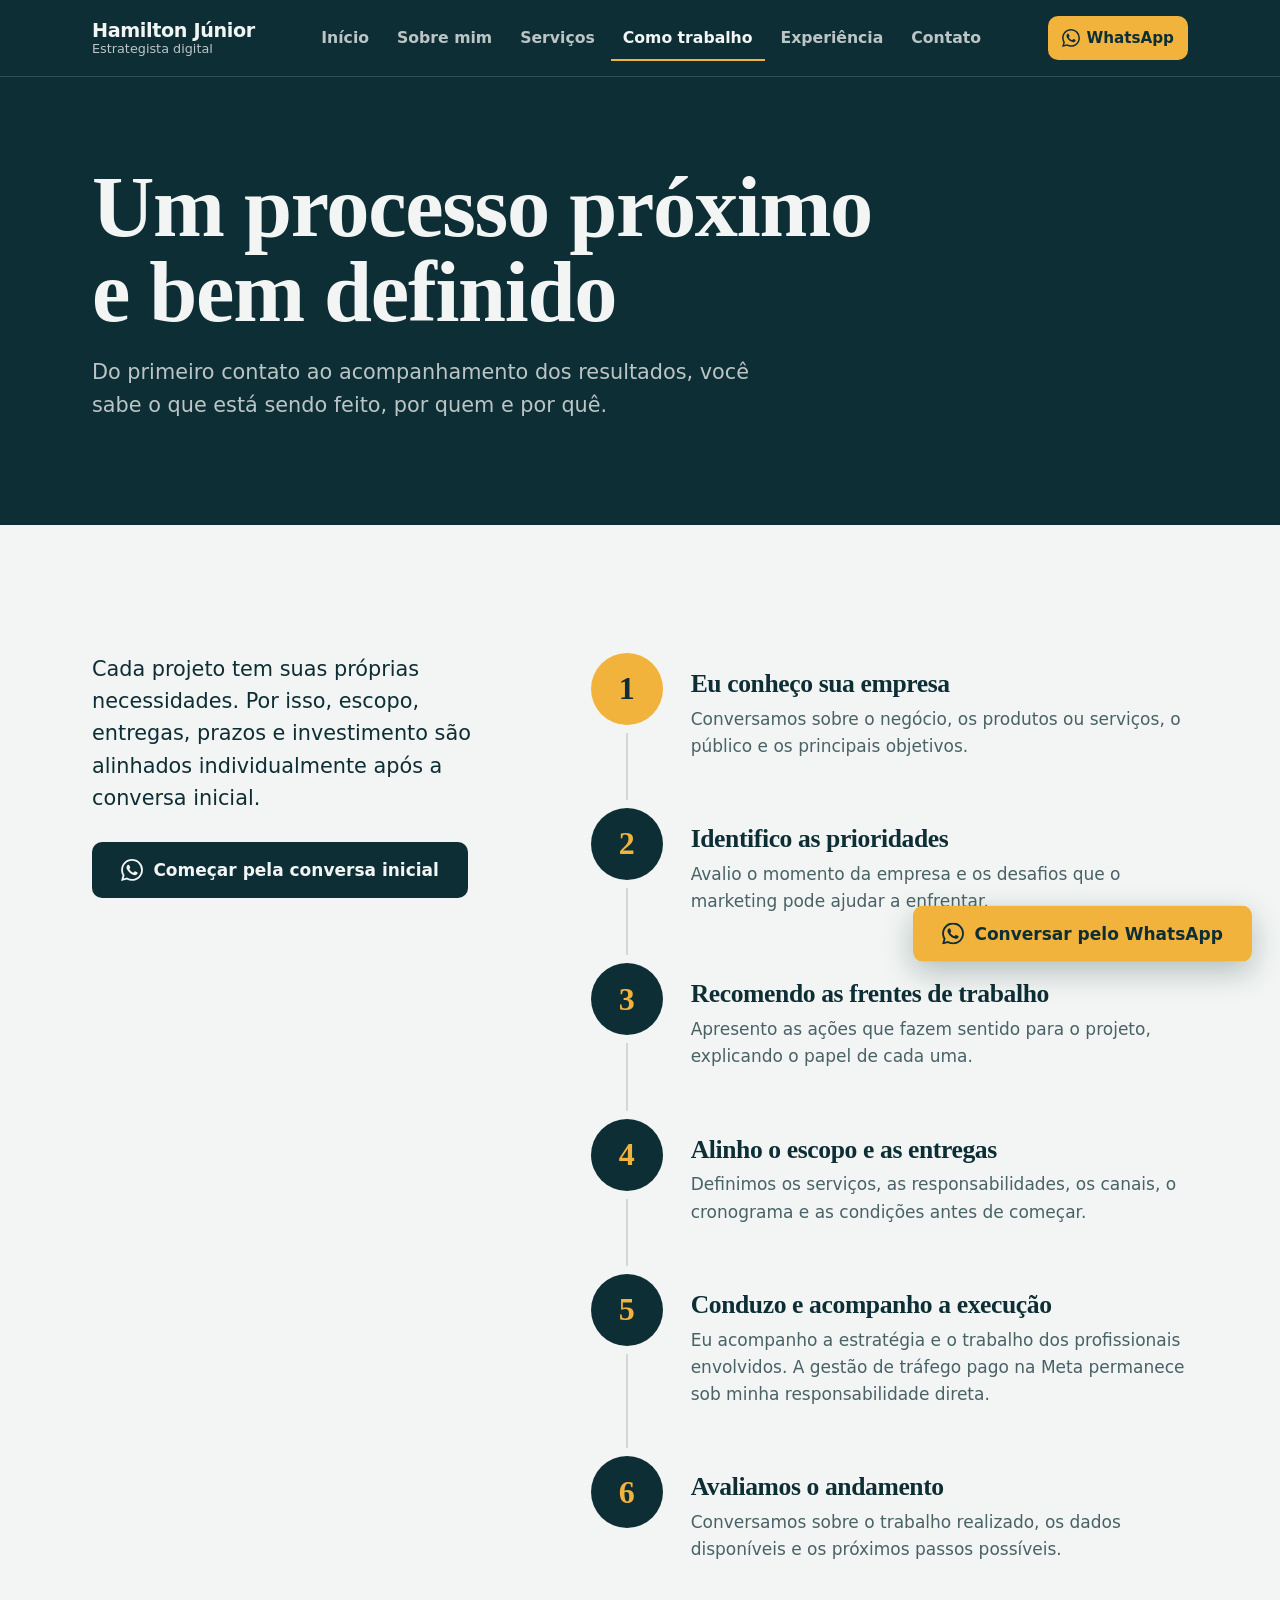
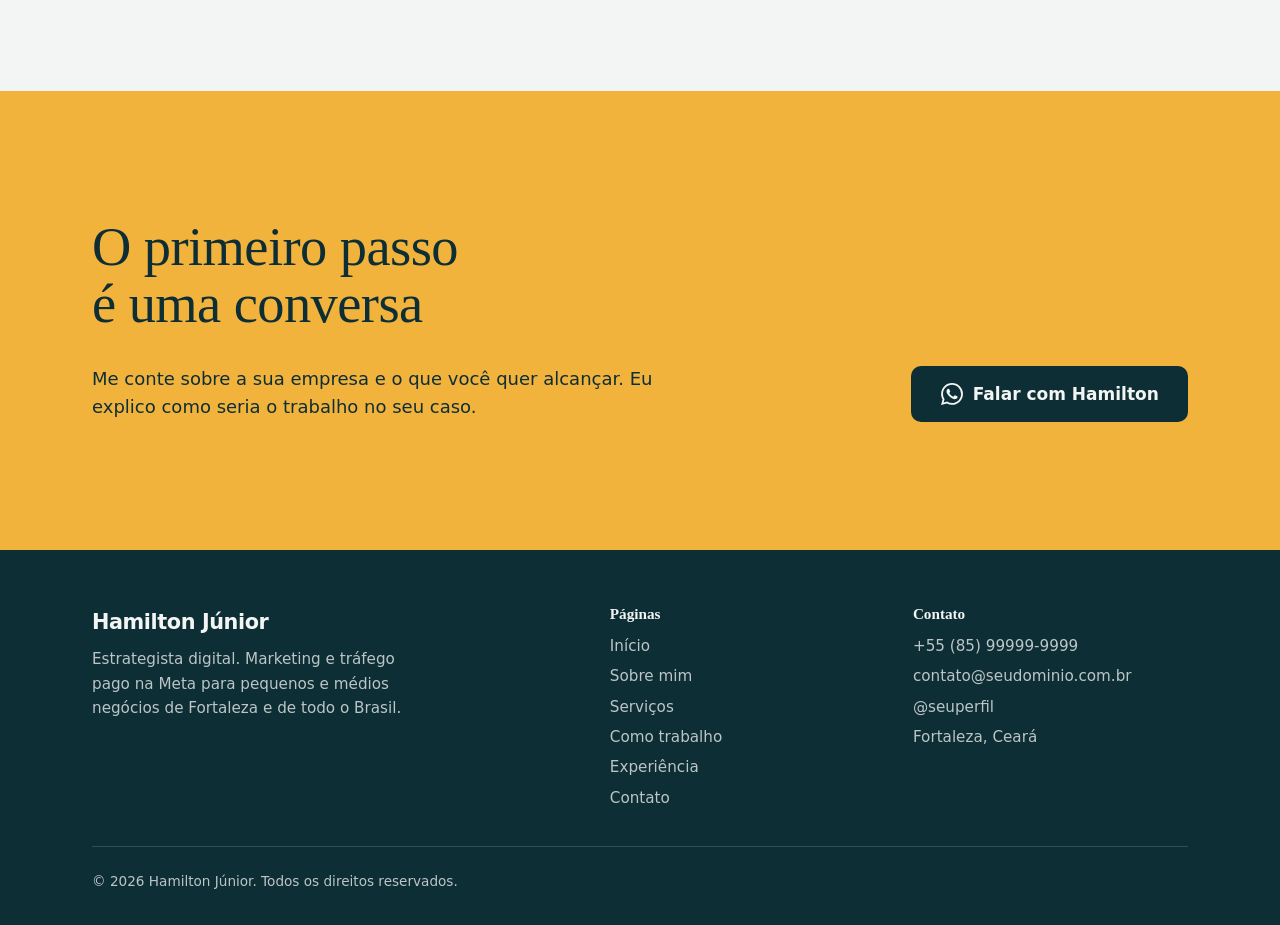
==== commit 06ac7c0a: "Add real profile photo and switch typography to Fraunces + Inter - Crop the provided photo (Hamilto " ====
--- a/como-trabalho.html
+++ b/como-trabalho.html
@@ -20,8 +20,8 @@
   <link rel="icon" href="assets/img/favicon.svg" type="image/svg+xml">
   <link rel="preconnect" href="https://fonts.googleapis.com">
   <link rel="preconnect" href="https://fonts.gstatic.com" crossorigin>
-  <link rel="stylesheet" href="https://fonts.googleapis.com/css2?family=Bricolage+Grotesque:opsz,wdth,wght@12..96,75..100,200..800&display=swap" media="print" onload="this.media='all'">
-  <noscript><link rel="stylesheet" href="https://fonts.googleapis.com/css2?family=Bricolage+Grotesque:opsz,wdth,wght@12..96,75..100,200..800&display=swap"></noscript>
+  <link rel="stylesheet" href="https://fonts.googleapis.com/css2?family=Fraunces:opsz,wght..144,300..700&family=Inter:wght..700&display=swap" media="print" onload="this.media='all'">
+  <noscript><link rel="stylesheet" href="https://fonts.googleapis.com/css2?family=Fraunces:opsz,wght..144,300..700&family=Inter:wght..700&display=swap"></noscript>
   <link rel="stylesheet" href="assets/css/style.css">
   <script src="assets/js/main.js" defer></script>
   <script type="application/ld+json">{"@context": "https://schema.org", "@graph": [{"@type": "ProfessionalService", "@id": "https://hamiltonjuniormkt.com.br/#negocio", "name": "Hamilton Júnior — Estrategista Digital", "description": "Estratégia de marketing, tráfego pago na Meta, gestão de redes sociais, conteúdo e ações presenciais para pequenos e médios negócios.", "url": "https://hamiltonjuniormkt.com.br/", "image": "https://hamiltonjuniormkt.com.br/assets/img/og.webp", "areaServed": [{"@type": "City", "name": "Fortaleza"}, {"@type": "Country", "name": "Brasil"}], "address": {"@type": "PostalAddress", "addressLocality": "Fortaleza", "addressRegion": "CE", "addressCountry": "BR"}, "geo": {"@type": "GeoCoordinates", "latitude": -3.7319, "longitude": -38.5267}, "founder": {"@id": "https://hamiltonjuniormkt.com.br/#pessoa"}}, {"@type": "Person", "@id": "https://hamiltonjuniormkt.com.br/#pessoa", "name": "Hamilton Júnior", "jobTitle": "Estrategista digital", "worksFor": {"@id": "https://hamiltonjuniormkt.com.br/#negocio"}, "knowsAbout": ["Tráfego pago", "Meta Ads", "Marketing digital", "Gestão de redes sociais", "Produção de conteúdo"], "url": "https://hamiltonjuniormkt.com.br/sobre.html"}, {"@type": "WebSite", "@id": "https://hamiltonjuniormkt.com.br/#site", "url": "https://hamiltonjuniormkt.com.br/", "name": "Hamilton Júnior", "publisher": {"@id": "https://hamiltonjuniormkt.com.br/#negocio"}}, {"@type": "WebPage", "@id": "https://hamiltonjuniormkt.com.br/como-trabalho.html#webpage", "url": "https://hamiltonjuniormkt.com.br/como-trabalho.html", "name": "Como trabalho | Hamilton Júnior", "isPartOf": {"@id": "https://hamiltonjuniormkt.com.br/#site"}, "about": {"@id": "https://hamiltonjuniormkt.com.br/#negocio"}, "publisher": {"@id": "https://hamiltonjuniormkt.com.br/#negocio"}, "inLanguage": "pt-BR"}]}</script>
--- a/assets/css/style.css
+++ b/assets/css/style.css
@@ -18,7 +18,8 @@
   --on-ink-line: rgba(242, 245, 243, .16);
   --field: #FFFFFF;
 
-  --font: "Bricolage Grotesque", system-ui, -apple-system, "Segoe UI", Roboto, sans-serif;
+  --font: "Inter", system-ui, -apple-system, "Segoe UI", Roboto, sans-serif;
+  --font-display: "Fraunces", Georgia, "Times New Roman", serif;
   --gutter: 20px;
   --max: 1160px;
   --header-h: 64px;
@@ -59,9 +60,10 @@
 
 h1, h2, h3 {
   margin: 0;
-  font-weight: 700;
+  font-family: var(--font-display);
+  font-weight: 600;
   line-height: 1.05;
-  letter-spacing: -.02em;
+  letter-spacing: -.01em;
   text-wrap: balance;
 }
 p { margin: 0 0 1em; }
@@ -94,20 +96,22 @@
 
 /* ---------- Tipografia ---------- */
 .display {
+  font-family: var(--font-display);
   font-size: clamp(2.65rem, 1.1rem + 7.2vw, 5.4rem);
-  font-stretch: 78%;
-  font-weight: 750;
+  font-weight: 560;
   line-height: .98;
-  letter-spacing: -.035em;
+  letter-spacing: -.015em;
+  font-variation-settings: "opsz" 144, "SOFT" 0;
 }
 .h2 {
+  font-family: var(--font-display);
   font-size: clamp(2rem, 1.25rem + 3.6vw, 3.4rem);
-  font-stretch: 82%;
-  font-weight: 720;
-  letter-spacing: -.03em;
-  line-height: 1.02;
-}
-.h3 { font-size: 1.3rem; font-weight: 680; letter-spacing: -.015em; line-height: 1.2; }
+  font-weight: 540;
+  letter-spacing: -.01em;
+  line-height: 1.04;
+  font-variation-settings: "opsz" 72;
+}
+.h3 { font-family: var(--font-display); font-size: 1.3rem; font-weight: 580; letter-spacing: -.005em; line-height: 1.22; }
 .lead { font-size: clamp(1.125rem, 1.05rem + .4vw, 1.3rem); line-height: 1.55; }
 .section-head { display: grid; gap: 18px; margin-bottom: clamp(36px, 6vw, 64px); }
 .section-head .lead { max-width: 58ch; }
@@ -200,7 +204,7 @@
 .mobile-nav ul { display: grid; }
 .mobile-nav li a {
   display: block; padding: 12px 0;
-  font-size: 1.85rem; font-weight: 680; font-stretch: 82%; letter-spacing: -.02em;
+  font-family: var(--font-display); font-size: 1.85rem; font-weight: 560; letter-spacing: -.01em;
   text-decoration: none; border-bottom: 1px solid var(--on-ink-line);
 }
 .mobile-nav a[aria-current="page"] { color: var(--sun); }
@@ -248,8 +252,8 @@
 .portrait img { position: absolute; inset: 0; width: 100%; height: 100%; object-fit: cover; object-position: 50% 20%; }
 .portrait-mono {
   position: absolute; inset: 0; display: grid; place-items: center;
-  font-size: clamp(5rem, 28vw, 10rem); font-weight: 800; font-stretch: 75%;
-  letter-spacing: -.05em; color: var(--sun);
+  font-family: var(--font-display); font-size: clamp(5rem, 28vw, 10rem); font-weight: 600;
+  letter-spacing: -.02em; color: var(--sun);
 }
 .portrait figcaption {
   position: absolute; left: 12px; bottom: 12px; z-index: 1;
@@ -266,7 +270,7 @@
   padding: 18px 0; border-bottom: 1px solid var(--on-ink-line);
 }
 .proof dt {
-  font-size: 1.9rem; font-weight: 750; font-stretch: 78%; letter-spacing: -.03em; line-height: 1;
+  font-family: var(--font-display); font-size: 1.9rem; font-weight: 600; letter-spacing: -.015em; line-height: 1;
   color: var(--sun);
 }
 .proof dd { margin: 0; color: var(--on-ink-muted); font-size: 1rem; line-height: 1.35; }
@@ -337,7 +341,7 @@
 .hub-node--client { border: 1px dashed var(--on-ink-line); }
 .hub-node--me { background: var(--sun); color: var(--ink); }
 .hub-node--me span { color: rgba(14, 46, 53, .8); }
-.hub-node--me strong { font-size: 1.35rem; font-stretch: 82%; letter-spacing: -.02em; }
+.hub-node--me strong { font-family: var(--font-display); font-size: 1.35rem; font-weight: 580; letter-spacing: -.01em; }
 
 .hub-link {
   position: relative; margin-left: 28px; padding: 14px 0 14px 22px;
@@ -434,7 +438,7 @@
   grid-row: span 2;
   display: grid; place-items: center; width: 56px; height: 56px; border-radius: 50%;
   background: var(--ink); color: var(--sun);
-  font-size: 1.5rem; font-weight: 750; font-stretch: 78%;
+  font-family: var(--font-display); font-size: 1.5rem; font-weight: 600;
 }
 .step::after {
   content: ""; position: absolute; left: 27px; top: 64px; bottom: 8px;
@@ -455,7 +459,7 @@
 /* ---------- Experiência ---------- */
 .facts { display: grid; border-top: 1px solid var(--line); }
 .facts li { padding: 18px 0; border-bottom: 1px solid var(--line); font-size: 1.1rem; font-weight: 560; line-height: 1.35; }
-.facts b { font-weight: 750; font-stretch: 82%; font-size: 1.35rem; letter-spacing: -.02em; }
+.facts b { font-family: var(--font-display); font-weight: 600; font-size: 1.35rem; letter-spacing: -.01em; }
 
 .clients { display: grid; gap: 40px; }
 .client-group h3 {
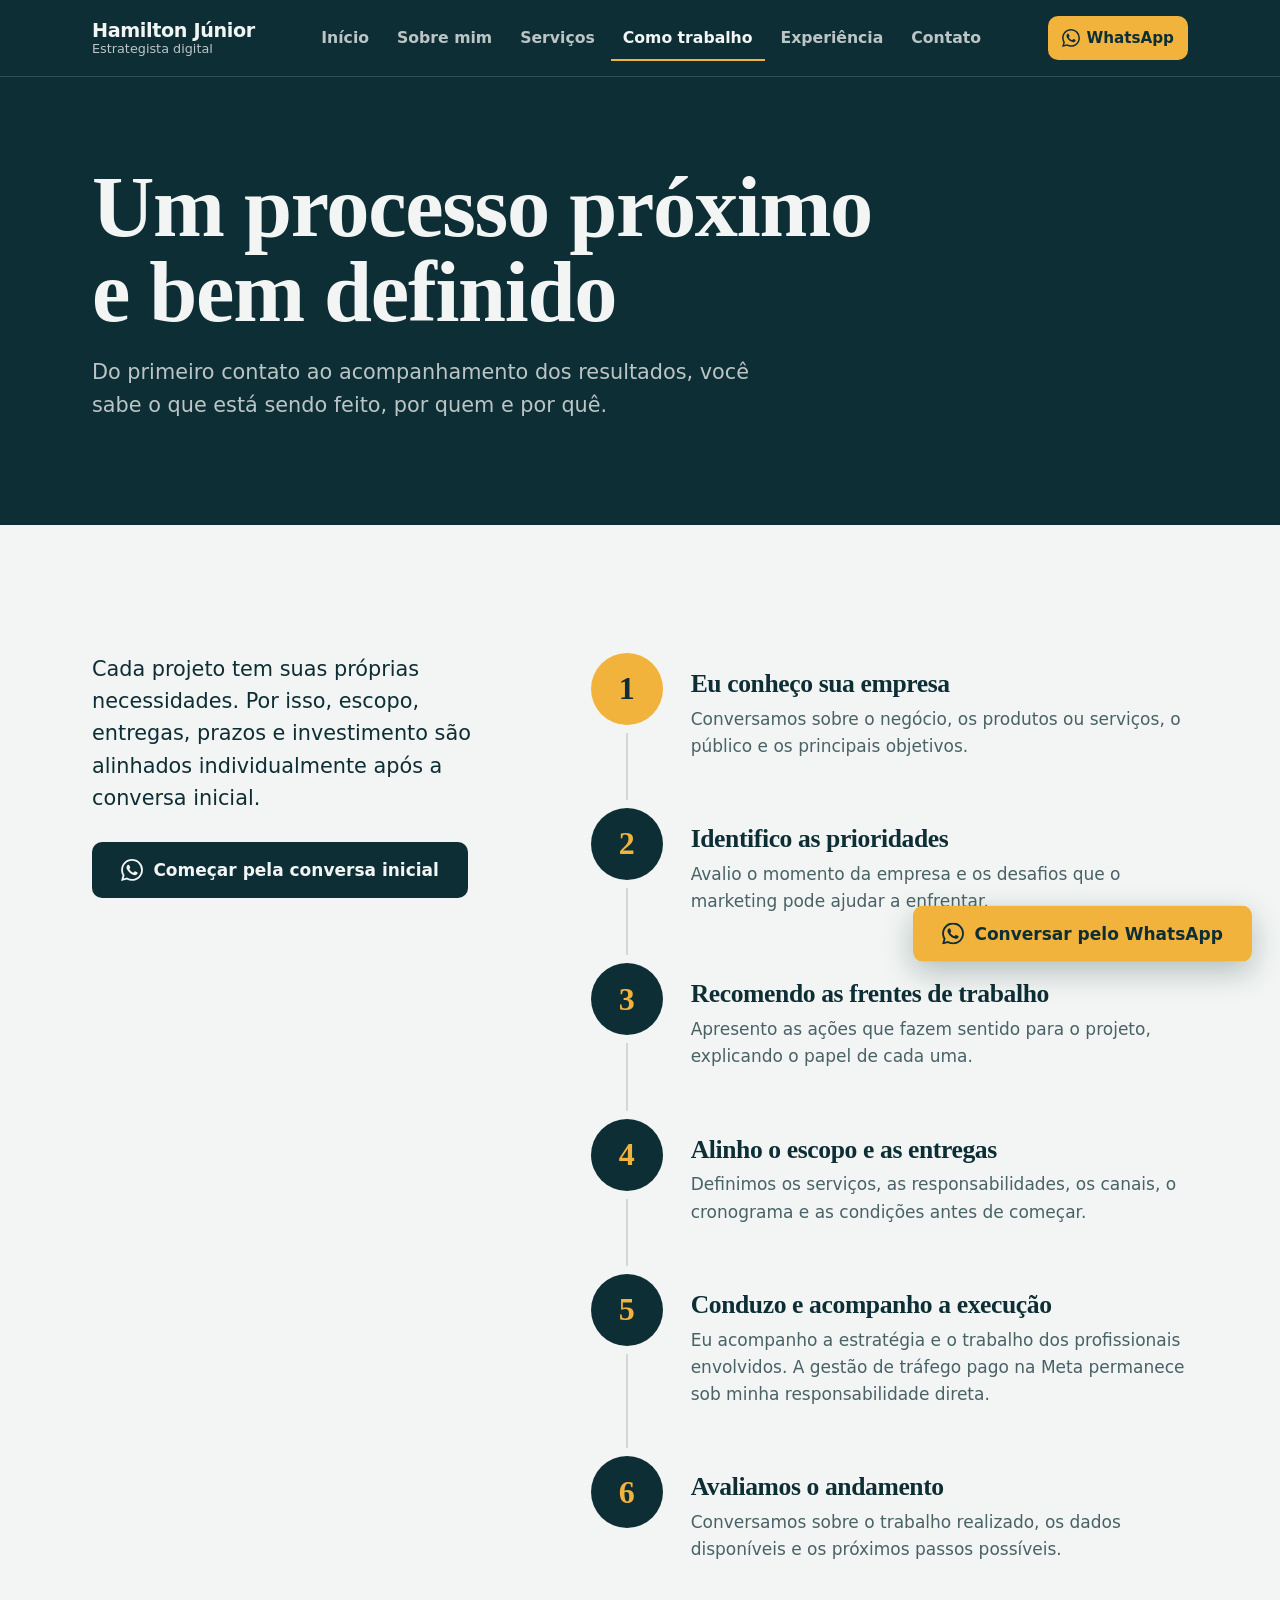
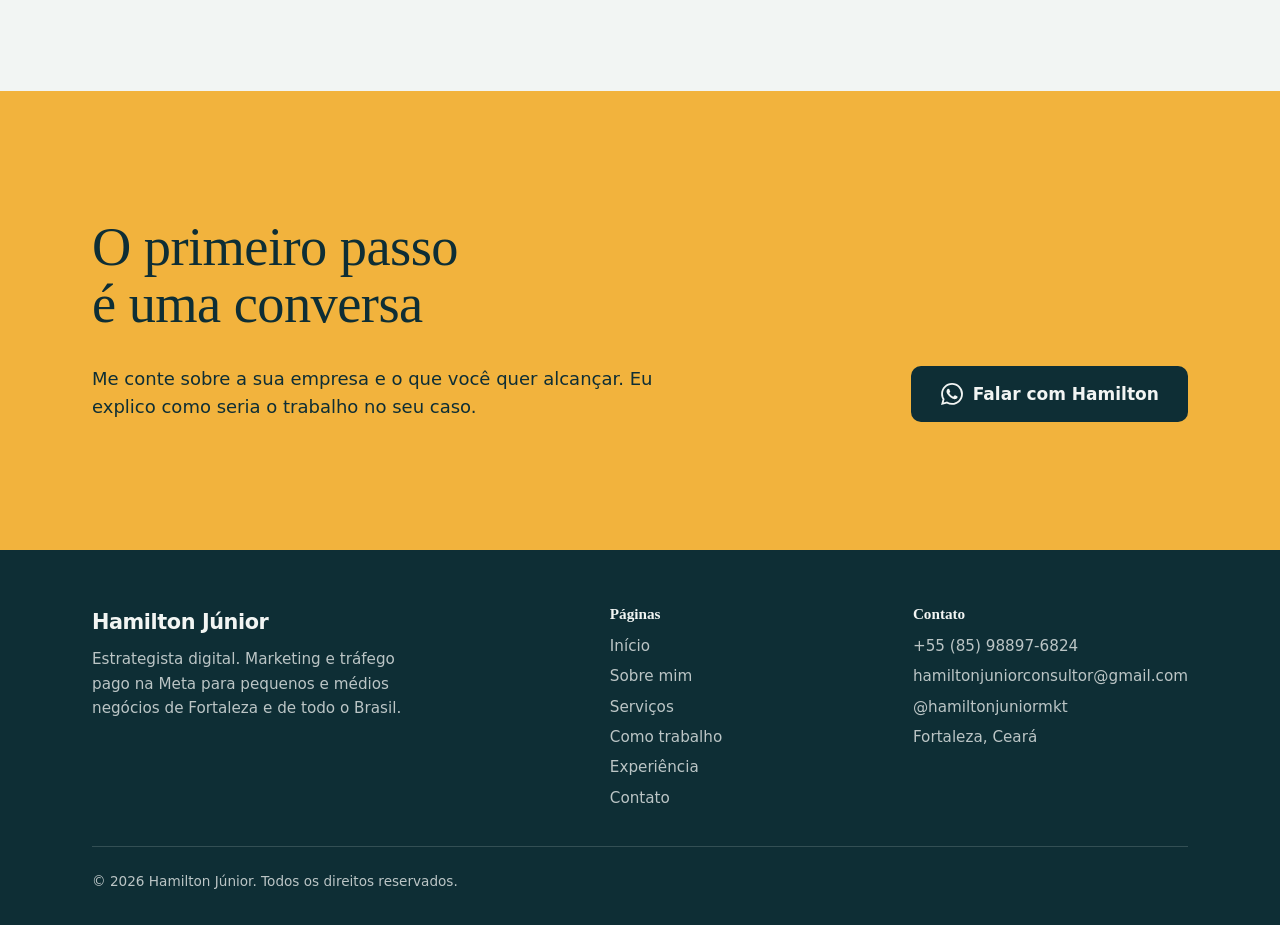
==== commit b1e79fba: "Add Google Meu Negócio and SEO/GEO/AEO services New service blocks on servicos.html, between the exi" ====
--- a/como-trabalho.html
+++ b/como-trabalho.html
@@ -24,7 +24,7 @@
   <noscript><link rel="stylesheet" href="https://fonts.googleapis.com/css2?family=Fraunces:opsz,wght..144,300..700&family=Inter:wght..700&display=swap"></noscript>
   <link rel="stylesheet" href="assets/css/style.css">
   <script src="assets/js/main.js" defer></script>
-  <script type="application/ld+json">{"@context": "https://schema.org", "@graph": [{"@type": "ProfessionalService", "@id": "https://hamiltonjuniormkt.com.br/#negocio", "name": "Hamilton Júnior — Estrategista Digital", "description": "Estratégia de marketing, tráfego pago na Meta, gestão de redes sociais, conteúdo e ações presenciais para pequenos e médios negócios.", "url": "https://hamiltonjuniormkt.com.br/", "image": "https://hamiltonjuniormkt.com.br/assets/img/og.webp", "areaServed": [{"@type": "City", "name": "Fortaleza"}, {"@type": "Country", "name": "Brasil"}], "address": {"@type": "PostalAddress", "addressLocality": "Fortaleza", "addressRegion": "CE", "addressCountry": "BR"}, "geo": {"@type": "GeoCoordinates", "latitude": -3.7319, "longitude": -38.5267}, "founder": {"@id": "https://hamiltonjuniormkt.com.br/#pessoa"}}, {"@type": "Person", "@id": "https://hamiltonjuniormkt.com.br/#pessoa", "name": "Hamilton Júnior", "jobTitle": "Estrategista digital", "worksFor": {"@id": "https://hamiltonjuniormkt.com.br/#negocio"}, "knowsAbout": ["Tráfego pago", "Meta Ads", "Marketing digital", "Gestão de redes sociais", "Produção de conteúdo"], "url": "https://hamiltonjuniormkt.com.br/sobre.html"}, {"@type": "WebSite", "@id": "https://hamiltonjuniormkt.com.br/#site", "url": "https://hamiltonjuniormkt.com.br/", "name": "Hamilton Júnior", "publisher": {"@id": "https://hamiltonjuniormkt.com.br/#negocio"}}, {"@type": "WebPage", "@id": "https://hamiltonjuniormkt.com.br/como-trabalho.html#webpage", "url": "https://hamiltonjuniormkt.com.br/como-trabalho.html", "name": "Como trabalho | Hamilton Júnior", "isPartOf": {"@id": "https://hamiltonjuniormkt.com.br/#site"}, "about": {"@id": "https://hamiltonjuniormkt.com.br/#negocio"}, "publisher": {"@id": "https://hamiltonjuniormkt.com.br/#negocio"}, "inLanguage": "pt-BR"}]}</script>
+  <script type="application/ld+json">{"@context": "https://schema.org", "@graph": [{"@type": "ProfessionalService", "@id": "https://hamiltonjuniormkt.com.br/#negocio", "name": "Hamilton Júnior — Estrategista Digital", "description": "Estratégia de marketing, tráfego pago na Meta, gestão de redes sociais, conteúdo e ações presenciais para pequenos e médios negócios.", "url": "https://hamiltonjuniormkt.com.br/", "image": "https://hamiltonjuniormkt.com.br/assets/img/og.webp", "areaServed": [{"@type": "City", "name": "Fortaleza"}, {"@type": "Country", "name": "Brasil"}], "address": {"@type": "PostalAddress", "addressLocality": "Fortaleza", "addressRegion": "CE", "addressCountry": "BR"}, "geo": {"@type": "GeoCoordinates", "latitude": -3.7319, "longitude": -38.5267}, "founder": {"@id": "https://hamiltonjuniormkt.com.br/#pessoa"}}, {"@type": "Person", "@id": "https://hamiltonjuniormkt.com.br/#pessoa", "name": "Hamilton Júnior", "jobTitle": "Estrategista digital", "worksFor": {"@id": "https://hamiltonjuniormkt.com.br/#negocio"}, "knowsAbout": ["Tráfego pago", "Meta Ads", "Marketing digital", "Gestão de redes sociais", "Produção de conteúdo", "Google Meu Negócio", "SEO", "GEO", "AEO"], "url": "https://hamiltonjuniormkt.com.br/sobre.html"}, {"@type": "WebSite", "@id": "https://hamiltonjuniormkt.com.br/#site", "url": "https://hamiltonjuniormkt.com.br/", "name": "Hamilton Júnior", "publisher": {"@id": "https://hamiltonjuniormkt.com.br/#negocio"}}, {"@type": "WebPage", "@id": "https://hamiltonjuniormkt.com.br/como-trabalho.html#webpage", "url": "https://hamiltonjuniormkt.com.br/como-trabalho.html", "name": "Como trabalho | Hamilton Júnior", "isPartOf": {"@id": "https://hamiltonjuniormkt.com.br/#site"}, "about": {"@id": "https://hamiltonjuniormkt.com.br/#negocio"}, "publisher": {"@id": "https://hamiltonjuniormkt.com.br/#negocio"}, "inLanguage": "pt-BR"}]}</script>
 </head>
 <body>
   <svg width="0" height="0" style="position:absolute" aria-hidden="true" focusable="false">
